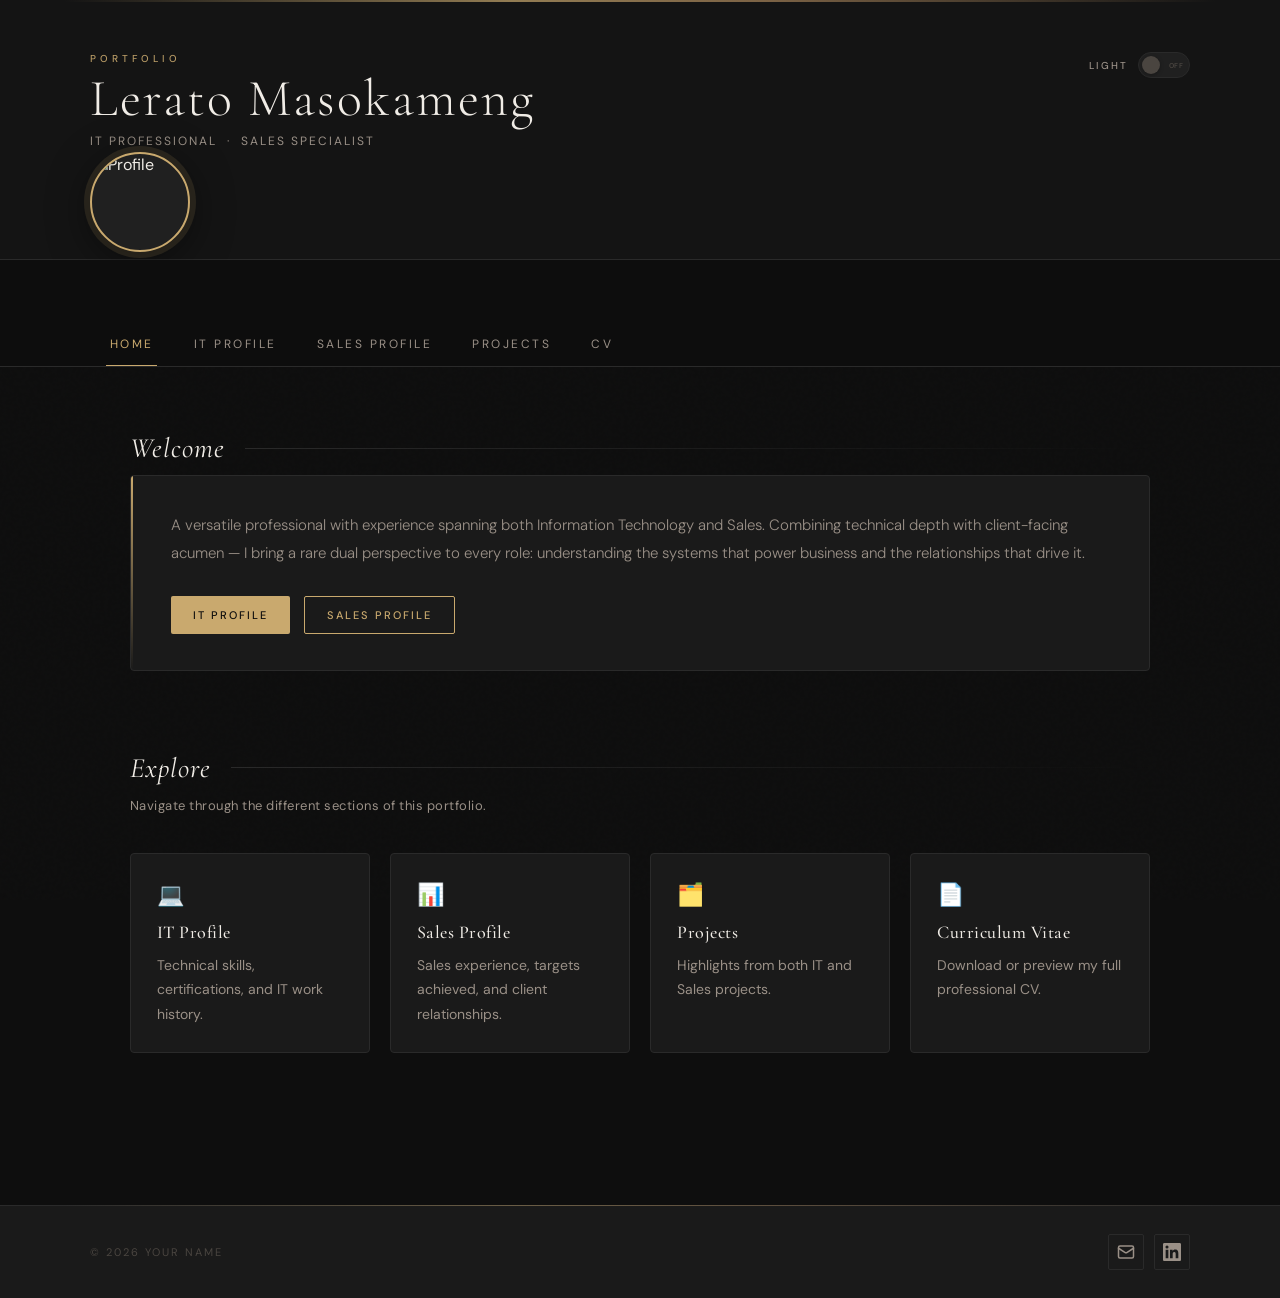
==== index.html @ ee33301d "Add files via upload" ====
<!DOCTYPE html>
<html lang="en">
<head>
  <meta charset="UTF-8" />
  <meta name="viewport" content="width=device-width, initial-scale=1.0" />
  <title>Lerato Masokameng | IT & Sales Professional</title>
  <link rel="stylesheet" href="style.css" />
</head>
<body>

  <header class="banner">
    <div class="banner-overlay">
      <div class="banner-content">
        <span class="banner-label">Portfolio</span>
        <h1>Lerato Masokameng</h1>
        <p class="banner-subtitle">IT Professional &nbsp;·&nbsp; Sales Specialist</p>
      </div>
      <div class="toggle-wrap">
        <span class="toggle-label">Light</span>
        <label class="theme-switch" aria-label="Toggle light mode">
          <input type="checkbox" id="themeToggle" />
          <span class="switch-track"></span>
          <span class="switch-thumb"></span>
        </label>
      </div>
    </div>
    <div class="profile-pic-wrap">
      <img src="assets/images/profile.png" alt="Profile" class="profile-pic" />
    </div>
  </header>

  <nav class="main-nav">
    <div class="nav-inner">
      <ul>
        <li><a href="index.html" class="active">Home</a></li>
        <li><a href="IT Profile.html">IT Profile</a></li>
        <li><a href="Sales Profile.html">Sales Profile</a></li>
        <li><a href="Projects.html">Projects</a></li>
        <li><a href="Curriculum Vitae.html">CV</a></li>
      </ul>
    </div>
  </nav>

  <main>

    <section class="section">
      <div class="section-header">
        <h2>Welcome</h2>
        <div class="section-line"></div>
      </div>

      <div class="about-card fade-in">
        <p>
          A versatile professional with experience spanning both Information Technology and Sales.
          Combining technical depth with client-facing acumen — I bring a rare dual perspective
          to every role: understanding the systems that power business and the relationships that drive it.
        </p>
        <div class="about-links">
          <a href="IT Profile.html" class="btn btn-primary">IT Profile</a>
          <a href="Sales Profile.html" class="btn btn-secondary">Sales Profile</a>
        </div>
      </div>
    </section>

    <section class="section">
      <div class="section-header">
        <h2>Explore</h2>
        <div class="section-line"></div>
      </div>
      <p class="section-intro">Navigate through the different sections of this portfolio.</p>

      <div class="nav-cards">
        <a href="IT Profile.html" class="card nav-card fade-in">
          <span class="nav-card-icon">💻</span>
          <h4>IT Profile</h4>
          <p>Technical skills, certifications, and IT work history.</p>
        </a>
        <a href="Sales Profile.html" class="card nav-card fade-in">
          <span class="nav-card-icon">📊</span>
          <h4>Sales Profile</h4>
          <p>Sales experience, targets achieved, and client relationships.</p>
        </a>
        <a href="Projects.html" class="card nav-card fade-in">
          <span class="nav-card-icon">🗂️</span>
          <h4>Projects</h4>
          <p>Highlights from both IT and Sales projects.</p>
        </a>
        <a href="Curriculum Vitae.html" class="card nav-card fade-in">
          <span class="nav-card-icon">📄</span>
          <h4>Curriculum Vitae</h4>
          <p>Download or preview my full professional CV.</p>
        </a>
      </div>
    </section>

  </main>

  <footer>
    <div class="footer-content">
      <p>© 2026 Your Name</p>
      <div class="footer-links">
        <a href="mailto:your.email@example.com" aria-label="Email" title="Email">
          <svg xmlns="http://www.w3.org/2000/svg" width="18" height="18" viewBox="0 0 24 24" fill="none" stroke="currentColor" stroke-width="2" stroke-linecap="round" stroke-linejoin="round"><rect x="2" y="4" width="20" height="16" rx="2"/><path d="m22 7-8.97 5.7a1.94 1.94 0 0 1-2.06 0L2 7"/></svg>
        </a>
        <a href="https://linkedin.com/in/yourprofile" target="_blank" aria-label="LinkedIn" title="LinkedIn">
          <svg xmlns="http://www.w3.org/2000/svg" width="18" height="18" viewBox="0 0 24 24" fill="currentColor"><path d="M20.447 20.452h-3.554v-5.569c0-1.328-.027-3.037-1.852-3.037-1.853 0-2.136 1.445-2.136 2.939v5.667H9.351V9h3.414v1.561h.046c.477-.9 1.637-1.85 3.37-1.85 3.601 0 4.267 2.37 4.267 5.455v6.286zM5.337 7.433a2.062 2.062 0 0 1-2.063-2.065 2.064 2.064 0 1 1 2.063 2.065zm1.782 13.019H3.555V9h3.564v11.452zM22.225 0H1.771C.792 0 0 .774 0 1.729v20.542C0 23.227.792 24 1.771 24h20.451C23.2 24 24 23.227 24 22.271V1.729C24 .774 23.2 0 22.222 0h.003z"/></svg>
        </a>
        
      </div>
    </div>
  </footer>

  <script src="script.js"></script>
</body>
</html>
---- style.css ----
@import url('https://fonts.googleapis.com/css2?family=Cormorant+Garamond:ital,wght@0,300;0,400;0,500;0,600;1,300;1,400&family=DM+Sans:wght@300;400;500;600&display=swap');

/* ============================================================
   VARIABLES
   ============================================================ */
:root {
  /* Dark mode */
  --bg:           #0e0e0e;
  --bg-2:         #141414;
  --surface:      #1a1a1a;
  --surface-2:    #202020;
  --border:       #2a2a2a;

  --text:         #f0ece6;
  --text-muted:   #9a9087;
  --text-dim:     #4a4540;

  --accent:       #c9a96e;
  --accent-2:     #a8845a;
  --accent-soft:  rgba(201, 169, 110, 0.12);
  --accent-glow:  rgba(201, 169, 110, 0.08);

  --nav-bg:       rgba(14, 14, 14, 0.94);
  --card-bg:      #1a1a1a;
  --card-border:  #2a2a2a;

  --shadow:       0 8px 40px rgba(0,0,0,0.5);
  --shadow-card:  0 2px 20px rgba(0,0,0,0.3);
}

body.light {
  --bg:           #faf8f5;
  --bg-2:         #f3efe9;
  --surface:      #ffffff;
  --surface-2:    #f8f5f1;
  --border:       #e8e0d6;

  --text:         #1a1612;
  --text-muted:   #7a6f65;
  --text-dim:     #b5aca0;

  --accent:       #9a7040;
  --accent-2:     #7a5530;
  --accent-soft:  rgba(154, 112, 64, 0.08);
  --accent-glow:  rgba(154, 112, 64, 0.06);

  --nav-bg:       rgba(250, 248, 245, 0.96);
  --card-bg:      #ffffff;
  --card-border:  #e8e0d6;

  --shadow:       0 8px 40px rgba(0,0,0,0.06);
  --shadow-card:  0 2px 20px rgba(0,0,0,0.05);
}

/* ============================================================
   RESET & BASE
   ============================================================ */
*, *::before, *::after {
  margin: 0;
  padding: 0;
  box-sizing: border-box;
}

html {
  scroll-behavior: smooth;
}

body {
  font-family: 'DM Sans', sans-serif;
  background: var(--bg);
  color: var(--text);
  min-height: 100vh;
  transition: background 0.4s ease, color 0.4s ease;
  overflow-x: hidden;
}

/* Subtle noise texture overlay */
body::after {
  content: '';
  position: fixed;
  inset: 0;
  background-image: url("data:image/svg+xml,%3Csvg viewBox='0 0 256 256' xmlns='http://www.w3.org/2000/svg'%3E%3Cfilter id='noise'%3E%3CfeTurbulence type='fractalNoise' baseFrequency='0.9' numOctaves='4' stitchTiles='stitch'/%3E%3C/filter%3E%3Crect width='100%25' height='100%25' filter='url(%23noise)' opacity='0.03'/%3E%3C/svg%3E");
  pointer-events: none;
  z-index: 0;
  opacity: 0.4;
}

/* ============================================================
   BANNER
   ============================================================ */
.banner {
  position: relative;
  height: 260px;
  background: var(--bg-2);
  overflow: visible;
  z-index: 10;
  border-bottom: 1px solid var(--border);
}

/* Thin gold accent line top */
.banner::before {
  content: '';
  position: absolute;
  top: 0; left: 0; right: 0;
  height: 2px;
  background: linear-gradient(90deg, transparent 5%, var(--accent) 40%, var(--accent-2) 60%, transparent 95%);
  opacity: 0.7;
}

.banner-overlay {
  position: relative;
  height: 100%;
  padding: 44px 7% 0;
  display: flex;
  align-items: flex-start;
  justify-content: space-between;
  z-index: 2;
  overflow: visible;
}

.banner-content {
  display: flex;
  flex-direction: column;
  gap: 8px;
  padding-top: 8px;
}

.banner-label {
  font-family: 'DM Sans', sans-serif;
  font-size: 10px;
  font-weight: 500;
  letter-spacing: 4px;
  text-transform: uppercase;
  color: var(--accent);
  opacity: 0.9;
}

.banner-content h1 {
  font-family: 'Cormorant Garamond', serif;
  font-size: clamp(30px, 4.5vw, 52px);
  font-weight: 300;
  color: var(--text);
  letter-spacing: 2px;
  line-height: 1;
  animation: fadeUp 0.8s ease forwards;
}

.banner-subtitle {
  font-size: 12px;
  font-weight: 400;
  color: var(--text-muted);
  letter-spacing: 2px;
  text-transform: uppercase;
  animation: fadeUp 0.8s 0.15s ease both;
}

@keyframes fadeUp {
  from { opacity: 0; transform: translateY(12px); }
  to   { opacity: 1; transform: translateY(0); }
}

/* ============================================================
   PROFILE PICTURE
   ============================================================ */
.profile-pic-wrap {
  position: absolute;
  bottom: 7px;
  left: 7%;
  z-index: 20;
}

.profile-pic {
  width: 100px;
  height: 100px;
  border-radius: 50%;
  object-fit: cover;
  border: 2px solid var(--accent);
  box-shadow: 0 0 0 6px var(--accent-soft), var(--shadow);
  background: var(--surface-2);
  display: block;
  transition: transform 0.3s ease, box-shadow 0.3s ease;
}

.profile-pic:hover {
  transform: scale(1.05);
  box-shadow: 0 0 0 8px var(--accent-soft), 0 8px 30px rgba(201,169,110,0.2);
}

/* ============================================================
   THEME TOGGLE
   ============================================================ */
.toggle-wrap {
  display: flex;
  align-items: center;
  gap: 10px;
  padding-top: 8px;
}

.toggle-label {
  font-size: 10px;
  font-weight: 500;
  letter-spacing: 2px;
  text-transform: uppercase;
  color: var(--text-muted);
  user-select: none;
}

.theme-switch {
  position: relative;
  width: 52px;
  height: 26px;
  cursor: pointer;
  display: inline-block;
}

.theme-switch input {
  opacity: 0;
  width: 0;
  height: 0;
  position: absolute;
}

.switch-track {
  position: absolute;
  inset: 0;
  background: var(--surface-2);
  border: 1px solid var(--border);
  border-radius: 13px;
  transition: all 0.3s ease;
}

.switch-track::before {
  content: 'OFF';
  position: absolute;
  right: 6px;
  top: 50%;
  transform: translateY(-50%);
  font-family: 'DM Sans', sans-serif;
  font-size: 7px;
  font-weight: 600;
  letter-spacing: 0.5px;
  color: var(--text-dim);
  transition: opacity 0.3s;
}

.theme-switch input:checked + .switch-track {
  background: var(--accent-soft);
  border-color: var(--accent);
}

.theme-switch input:checked + .switch-track::before {
  content: 'ON';
  left: 7px;
  right: auto;
  color: var(--accent);
}

.switch-thumb {
  position: absolute;
  top: 4px;
  left: 4px;
  width: 18px;
  height: 18px;
  border-radius: 50%;
  background: var(--text-dim);
  transition: transform 0.3s ease, background 0.3s ease, box-shadow 0.3s ease;
  box-shadow: 0 1px 4px rgba(0,0,0,0.3);
}

.theme-switch input:checked + .switch-track + .switch-thumb {
  transform: translateX(26px);
  background: var(--accent);
  box-shadow: 0 0 8px rgba(201,169,110,0.5);
}

/* ============================================================
   NAVIGATION
   ============================================================ */
.main-nav {
  position: sticky;
  top: 0;
  z-index: 100;
  background: var(--nav-bg);
  backdrop-filter: blur(16px);
  -webkit-backdrop-filter: blur(16px);
  border-bottom: 1px solid var(--border);
  padding: 0 7%;
  transition: background 0.4s, border-color 0.4s;
}

.nav-inner {
  display: flex;
  align-items: flex-end;
  padding-top: 62px;
}

.main-nav ul {
  display: flex;
  list-style: none;
  gap: 0;
}

.main-nav a {
  display: block;
  padding: 14px 20px;
  text-decoration: none;
  color: var(--text-muted);
  font-family: 'DM Sans', sans-serif;
  font-weight: 400;
  font-size: 12px;
  letter-spacing: 2.5px;
  text-transform: uppercase;
  transition: color 0.2s;
  position: relative;
}

.main-nav a::after {
  content: '';
  position: absolute;
  bottom: 0;
  left: 20%;
  right: 20%;
  height: 1px;
  background: var(--accent);
  transform: scaleX(0);
  transition: transform 0.25s ease;
}

.main-nav a:hover,
.main-nav a.active {
  color: var(--accent);
}

.main-nav a:hover::after,
.main-nav a.active::after {
  transform: scaleX(1);
}

/* ============================================================
   MAIN
   ============================================================ */
main {
  position: relative;
  z-index: 1;
  padding: 64px 7% 72px;
  max-width: 1200px;
  margin: 0 auto;
}

/* ============================================================
   SECTION
   ============================================================ */
.section {
  margin-bottom: 80px;
}

.section-header {
  display: flex;
  align-items: center;
  gap: 20px;
  margin-bottom: 10px;
}

.section-header h2 {
  font-family: 'Cormorant Garamond', serif;
  font-size: 28px;
  font-weight: 400;
  font-style: italic;
  color: var(--text);
  white-space: nowrap;
  letter-spacing: 1px;
}

.section-header h2 span {
  color: var(--accent);
}

.section-line {
  flex: 1;
  height: 1px;
  background: linear-gradient(90deg, var(--border), transparent);
}

.section-intro {
  font-size: 13px;
  color: var(--text-muted);
  margin-bottom: 36px;
  letter-spacing: 0.5px;
  line-height: 1.7;
}

/* ============================================================
   SUBSECTION
   ============================================================ */
.subsection {
  margin-bottom: 44px;
}

.subsection h3 {
  font-family: 'DM Sans', sans-serif;
  font-size: 10px;
  font-weight: 500;
  letter-spacing: 4px;
  text-transform: uppercase;
  color: var(--text-dim);
  margin-bottom: 20px;
  padding-bottom: 12px;
  border-bottom: 1px solid var(--border);
}

/* ============================================================
   GRID
   ============================================================ */
.grid {
  display: grid;
  grid-template-columns: repeat(auto-fit, minmax(280px, 1fr));
  gap: 20px;
}

.grid-small {
  grid-template-columns: repeat(auto-fit, minmax(180px, 1fr));
}

/* ============================================================
   CARD
   ============================================================ */
.card {
  background: var(--card-bg);
  border: 1px solid var(--card-border);
  border-radius: 4px;
  padding: 26px;
  transition: transform 0.25s ease, box-shadow 0.25s ease, border-color 0.25s ease;
  position: relative;
}

.card:hover {
  transform: translateY(-3px);
  border-color: var(--accent);
  box-shadow: var(--shadow-card);
}

.card h4 {
  font-family: 'Cormorant Garamond', serif;
  font-size: 18px;
  font-weight: 500;
  letter-spacing: 0.5px;
  margin-bottom: 10px;
  color: var(--text);
}

.card p {
  font-size: 14px;
  line-height: 1.75;
  color: var(--text-muted);
}

.card .meta {
  display: block;
  font-size: 10px;
  font-weight: 500;
  letter-spacing: 2px;
  color: var(--accent);
  margin-bottom: 8px;
  text-transform: uppercase;
}

/* ============================================================
   ABOUT CARD
   ============================================================ */
.about-card {
  background: var(--card-bg);
  border: 1px solid var(--card-border);
  border-radius: 4px;
  padding: 36px 40px;
  position: relative;
  overflow: hidden;
}

.about-card::before {
  content: '';
  position: absolute;
  left: 0; top: 0; bottom: 0;
  width: 2px;
  background: linear-gradient(to bottom, var(--accent), transparent);
}

.about-card p {
  font-size: 15px;
  line-height: 1.85;
  color: var(--text-muted);
  font-weight: 300;
}

.about-links {
  margin-top: 28px;
  display: flex;
  gap: 14px;
  flex-wrap: wrap;
}

/* Quick-nav cards */
.nav-cards {
  display: grid;
  grid-template-columns: repeat(auto-fit, minmax(200px, 1fr));
  gap: 20px;
}

.nav-card {
  display: block;
  text-decoration: none;
  color: inherit;
}

.nav-card-icon {
  font-size: 22px;
  margin-bottom: 12px;
  display: block;
}

/* ============================================================
   BUTTONS
   ============================================================ */
.btn {
  display: inline-flex;
  align-items: center;
  gap: 8px;
  padding: 11px 22px;
  border-radius: 2px;
  font-family: 'DM Sans', sans-serif;
  font-weight: 500;
  font-size: 11px;
  letter-spacing: 2px;
  text-transform: uppercase;
  text-decoration: none;
  transition: all 0.25s ease;
  cursor: pointer;
  border: none;
}

.btn-primary {
  background: var(--accent);
  color: #0e0e0e;
}

.btn-primary:hover {
  background: var(--accent-2);
  transform: translateY(-2px);
  box-shadow: 0 4px 16px rgba(201,169,110,0.25);
}

.btn-secondary {
  background: transparent;
  color: var(--accent);
  border: 1px solid var(--accent);
}

.btn-secondary:hover {
  background: var(--accent-soft);
  transform: translateY(-2px);
}

.card-link {
  color: var(--accent);
  text-decoration: none;
  font-size: 11px;
  font-weight: 500;
  letter-spacing: 2px;
  text-transform: uppercase;
  transition: color 0.2s, opacity 0.2s;
  opacity: 0.85;
}

.card-link:hover {
  color: var(--accent-2);
  opacity: 1;
}

.card-links {
  margin-top: 18px;
  display: flex;
  flex-wrap: wrap;
  gap: 14px;
}

/* ============================================================
   SKILL TAGS
   ============================================================ */
.skills-grid {
  display: flex;
  flex-wrap: wrap;
  gap: 10px;
}

.skill-tag {
  background: transparent;
  border: 1px solid var(--border);
  color: var(--text-muted);
  padding: 6px 16px;
  border-radius: 2px;
  font-size: 11px;
  font-weight: 500;
  letter-spacing: 1.5px;
  text-transform: uppercase;
  transition: all 0.2s;
  cursor: default;
}

.skill-tag:hover {
  border-color: var(--accent);
  color: var(--accent);
  background: var(--accent-soft);
}

/* ============================================================
   TIMELINE
   ============================================================ */
.timeline {
  position: relative;
  padding-left: 28px;
}

.timeline::before {
  content: '';
  position: absolute;
  left: 5px;
  top: 20px;
  bottom: 20px;
  width: 1px;
  background: linear-gradient(to bottom, var(--accent), var(--border), transparent);
}

.timeline-item {
  position: relative;
  margin-bottom: 22px;
}

.timeline-marker {
  position: absolute;
  left: -26px;
  top: 28px;
  width: 9px;
  height: 9px;
  background: var(--accent);
  border-radius: 50%;
  border: 2px solid var(--bg);
}

/* ============================================================
   CERT CARDS
   ============================================================ */
.cert-card {
  text-align: center;
  padding: 30px 16px;
}

.cert-icon {
  font-size: 26px;
  margin-bottom: 14px;
  display: block;
}

.cert-card h4 {
  font-size: 13px;
}

/* ============================================================
   DUAL PROFILE BANNER (IT + Sales)
   ============================================================ */
.profile-tags {
  display: flex;
  gap: 10px;
  margin-bottom: 36px;
  flex-wrap: wrap;
}

.profile-tag {
  display: inline-flex;
  align-items: center;
  gap: 8px;
  padding: 8px 18px;
  border: 1px solid var(--accent);
  border-radius: 2px;
  font-size: 11px;
  font-weight: 500;
  letter-spacing: 2px;
  text-transform: uppercase;
  color: var(--accent);
  background: var(--accent-soft);
}

/* ============================================================
   CV SECTION
   ============================================================ */
.cv-container {
  display: grid;
  grid-template-columns: 1fr 1fr;
  gap: 32px;
  align-items: start;
}

.cv-preview {
  background: var(--surface);
  border: 1px solid var(--border);
  border-radius: 4px;
  overflow: hidden;
  aspect-ratio: 8.5 / 11;
}

.cv-preview iframe {
  width: 100%;
  height: 100%;
  border: none;
}

.cv-actions .card {
  display: flex;
  flex-direction: column;
  justify-content: center;
  height: 100%;
}

.cv-actions .card-links {
  flex-direction: column;
}

/* ============================================================
   FOOTER
   ============================================================ */
footer {
  background: var(--surface);
  border-top: 1px solid var(--border);
  padding: 28px 7%;
  position: relative;
  z-index: 1;
}

footer::before {
  content: '';
  position: absolute;
  top: -1px; left: 0; right: 0;
  height: 1px;
  background: linear-gradient(90deg, transparent 5%, var(--accent) 40%, var(--accent-2) 60%, transparent 95%);
  opacity: 0.4;
}

.footer-content {
  max-width: 1200px;
  margin: 0 auto;
  display: flex;
  justify-content: space-between;
  align-items: center;
  flex-wrap: wrap;
  gap: 14px;
}

footer p {
  font-size: 11px;
  color: var(--text-dim);
  letter-spacing: 2px;
  text-transform: uppercase;
}

.footer-links {
  display: flex;
  gap: 10px;
}

.footer-links a {
  display: flex;
  align-items: center;
  justify-content: center;
  width: 36px;
  height: 36px;
  border-radius: 2px;
  color: var(--text-muted);
  text-decoration: none;
  border: 1px solid var(--border);
  background: transparent;
  transition: color 0.2s, border-color 0.2s, background 0.2s, transform 0.2s;
}

.footer-links a:hover {
  color: var(--accent);
  border-color: var(--accent);
  background: var(--accent-soft);
  transform: translateY(-2px);
}

/* ============================================================
   SCROLL ANIMATIONS
   ============================================================ */
.fade-in {
  opacity: 0;
  transform: translateY(16px);
  transition: opacity 0.6s ease, transform 0.6s ease;
}

.fade-in.visible {
  opacity: 1;
  transform: translateY(0);
}

/* ============================================================
   RESPONSIVE
   ============================================================ */
@media (max-width: 900px) {
  .cv-container {
    grid-template-columns: 1fr;
  }
}

@media (max-width: 640px) {
  .banner { height: 220px; }
  .banner-overlay { padding: 32px 5% 0; }
  .profile-pic-wrap { left: 5%; bottom: -44px; }
  .profile-pic { width: 80px; height: 80px; }
  .nav-inner { padding-top: 54px; }
  .main-nav { padding: 0 5%; }
  .main-nav ul { flex-wrap: wrap; justify-content: center; }
  .main-nav a { padding: 10px 12px; font-size: 11px; }
  main { padding: 52px 5% 48px; }
  .about-card { padding: 24px; }
  .footer-content { flex-direction: column; text-align: center; }
}
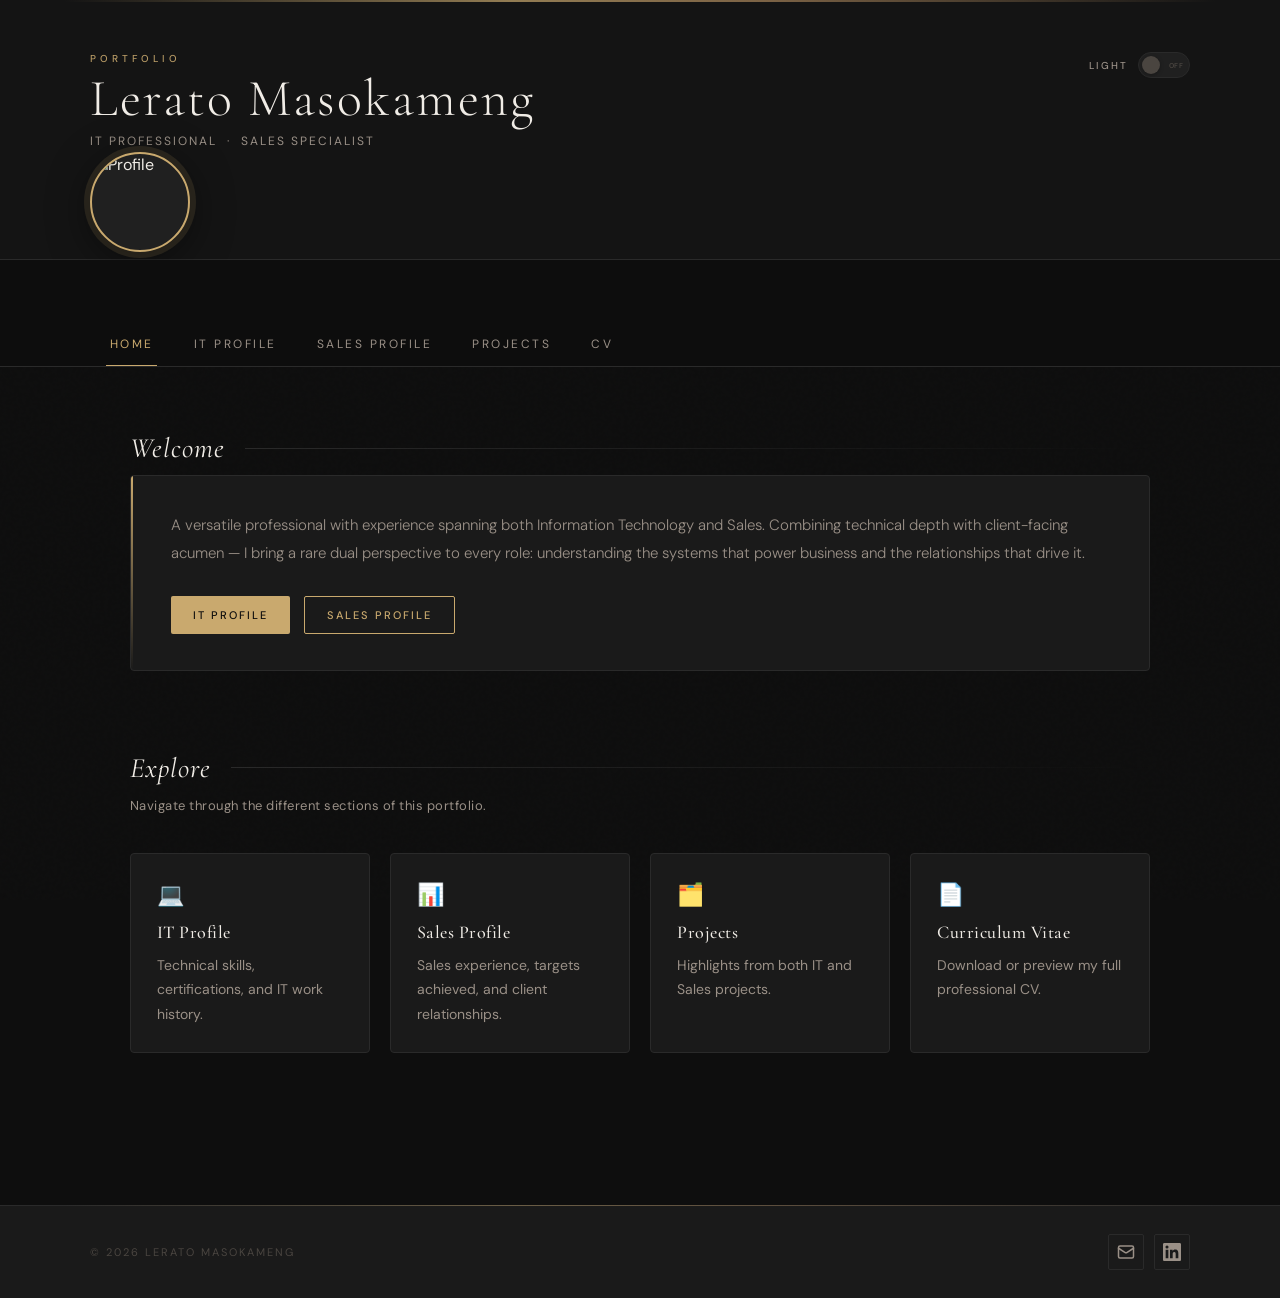
==== commit 1cd53434: "Update footer with new name and email" ====
--- a/index.html
+++ b/index.html
@@ -97,15 +97,15 @@
 
   <footer>
     <div class="footer-content">
-      <p>© 2026 Your Name</p>
+      <p>© 2026 Lerato Masokameng</p>
       <div class="footer-links">
-        <a href="mailto:your.email@example.com" aria-label="Email" title="Email">
+        <a href="mailto:masokamenglee@gmail.com" aria-label="Email" title="Email">
           <svg xmlns="http://www.w3.org/2000/svg" width="18" height="18" viewBox="0 0 24 24" fill="none" stroke="currentColor" stroke-width="2" stroke-linecap="round" stroke-linejoin="round"><rect x="2" y="4" width="20" height="16" rx="2"/><path d="m22 7-8.97 5.7a1.94 1.94 0 0 1-2.06 0L2 7"/></svg>
         </a>
         <a href="https://linkedin.com/in/yourprofile" target="_blank" aria-label="LinkedIn" title="LinkedIn">
           <svg xmlns="http://www.w3.org/2000/svg" width="18" height="18" viewBox="0 0 24 24" fill="currentColor"><path d="M20.447 20.452h-3.554v-5.569c0-1.328-.027-3.037-1.852-3.037-1.853 0-2.136 1.445-2.136 2.939v5.667H9.351V9h3.414v1.561h.046c.477-.9 1.637-1.85 3.37-1.85 3.601 0 4.267 2.37 4.267 5.455v6.286zM5.337 7.433a2.062 2.062 0 0 1-2.063-2.065 2.064 2.064 0 1 1 2.063 2.065zm1.782 13.019H3.555V9h3.564v11.452zM22.225 0H1.771C.792 0 0 .774 0 1.729v20.542C0 23.227.792 24 1.771 24h20.451C23.2 24 24 23.227 24 22.271V1.729C24 .774 23.2 0 22.222 0h.003z"/></svg>
         </a>
-        
+       
       </div>
     </div>
   </footer>
